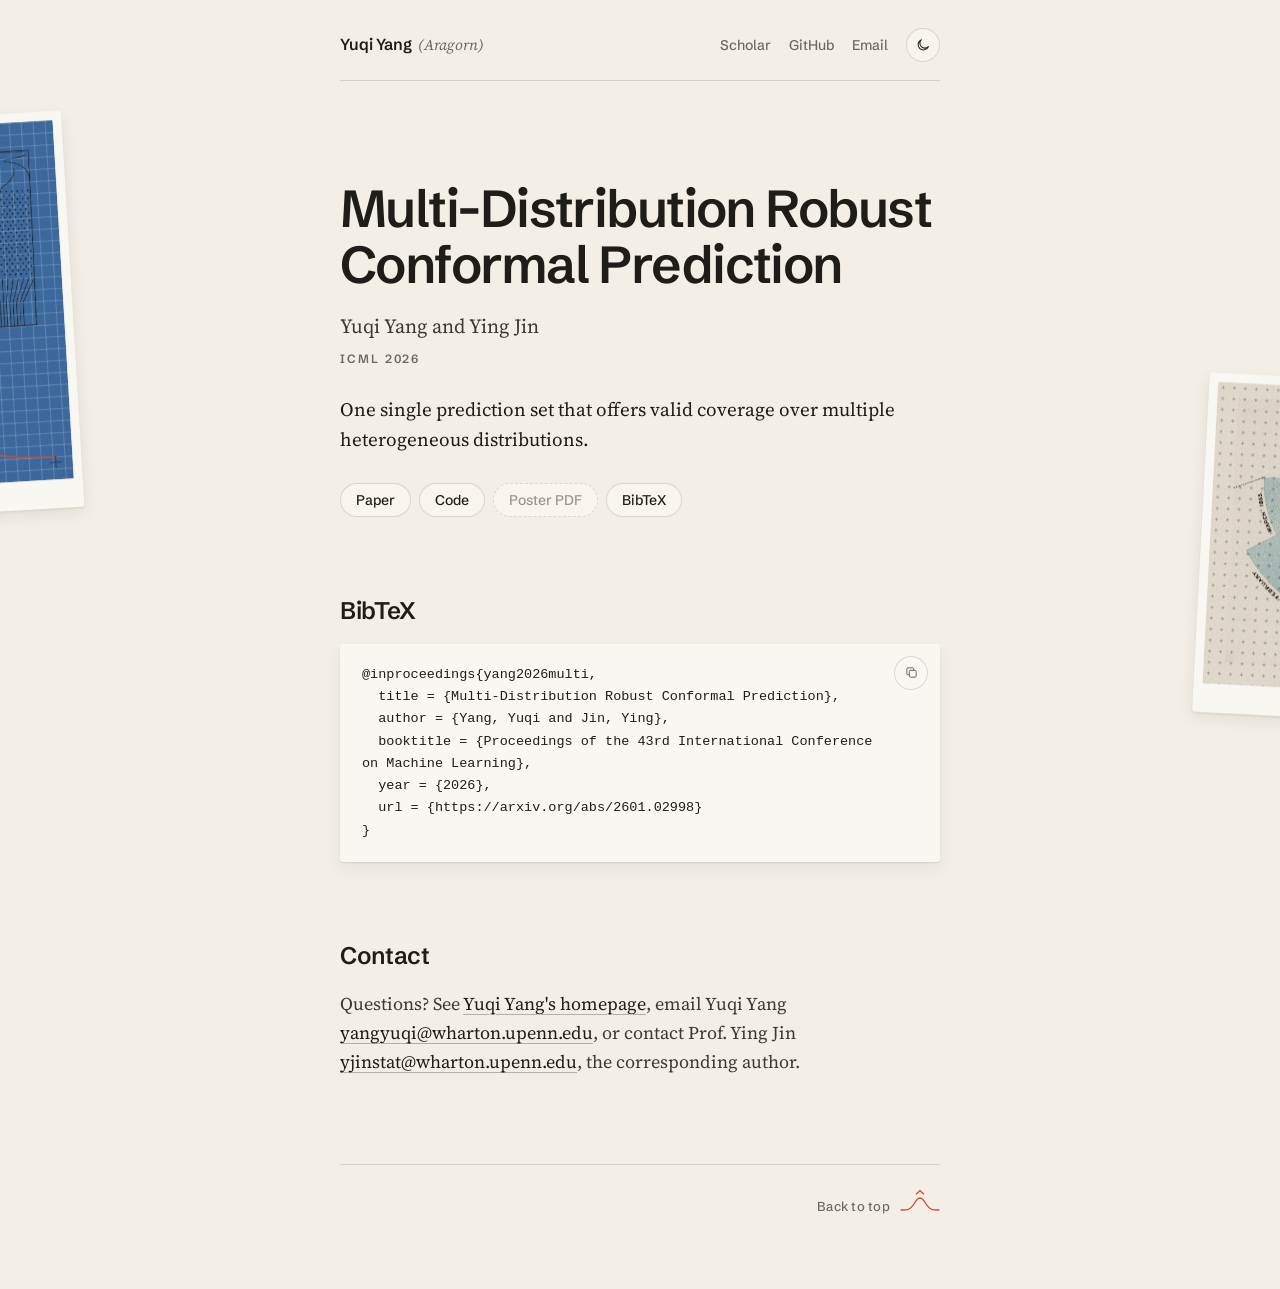
==== icml-2026-paper/index.html @ ed7b8328 "Share the homepage style with the ICML page and add a theme toggle - Move the palette, themes, plate" ====
<!doctype html>
<html lang="en">
<head>
    <meta charset="UTF-8">
    <meta name="viewport" content="width=device-width, initial-scale=1.0">
    <meta name="description" content="Landing page for the ICML 2026 paper: Multi-Distribution Robust Conformal Prediction.">
    <meta property="og:title" content="Multi-Distribution Robust Conformal Prediction">
    <meta property="og:description" content="Landing page for the ICML 2026 paper by Yuqi Yang and Ying Jin.">
    <meta property="og:type" content="website">
    <meta property="og:url" content="https://aragornbfrer.github.io/icml-2026-paper/">
    <title>Multi-Distribution Robust Conformal Prediction | ICML 2026</title>
    <script>
        try {
            const theme = localStorage.getItem("theme");
            if (theme === "light" || theme === "dark") document.documentElement.dataset.theme = theme;
        } catch (err) {}
    </script>
    <link rel="preconnect" href="https://fonts.googleapis.com">
    <link rel="preconnect" href="https://fonts.gstatic.com" crossorigin>
    <link rel="stylesheet" href="https://fonts.googleapis.com/css2?family=Schibsted+Grotesk:wght@400..700&family=Source+Serif+4:ital,opsz,wght@0,8..60,400..600;1,8..60,400&display=swap">
    <link rel="stylesheet" href="../assets/site.css">
    <script src="../assets/site.js" defer></script>
    <style>
        .page {
            margin: 0 auto;
            max-width: calc(var(--column) + 48px);
            padding: 0 24px 72px;
            position: relative;
            z-index: 2;
        }

        /* Top bar */

        .topbar {
            align-items: center;
            border-bottom: 1px solid var(--rule);
            display: flex;
            flex-wrap: wrap;
            gap: 12px 24px;
            justify-content: space-between;
            padding: 28px 0 18px;
        }

        .home {
            color: var(--ink);
            font: 600 16px / 1.2 var(--sans);
            letter-spacing: -0.01em;
            text-decoration: none;
        }

        .home span {
            color: var(--muted);
            font: italic 400 15px / 1 var(--serif);
            letter-spacing: 0;
            margin-left: 0.2em;
        }

        .home:hover span,
        .home:focus-visible span {
            color: var(--ink);
        }

        .topbar-actions {
            align-items: center;
            display: flex;
            gap: 18px;
        }

        .nav {
            display: flex;
            flex-wrap: wrap;
            gap: 4px 18px;
        }

        .nav a {
            color: var(--muted);
            font: 500 14px / 1.6 var(--sans);
            text-decoration: none;
            transition: color 0.2s;
        }

        .nav a:hover,
        .nav a:focus-visible {
            color: var(--ink);
        }

        /* Paper */

        .hero {
            margin-top: clamp(64px, 11vh, 112px);
        }

        h1 {
            color: var(--ink);
            font: 600 clamp(34px, 1.6rem + 2.4vw, 52px) / 1.08 var(--sans);
            letter-spacing: -0.03em;
            text-wrap: balance;
        }

        .authors {
            color: var(--text);
            font-size: 20px;
            margin-top: 18px;
        }

        .venue {
            color: var(--muted);
            font: 600 12px / 1.4 var(--sans);
            letter-spacing: 0.16em;
            margin-top: 8px;
            text-transform: uppercase;
        }

        .abstract {
            color: var(--ink);
            font-size: 19px;
            margin-top: 26px;
        }

        .hero .links {
            margin-top: 28px;
        }

        .links .todo-link {
            border-style: dashed;
            color: var(--faint);
        }

        .links .todo-link:hover,
        .links .todo-link:focus-visible {
            background: var(--pill);
            border-color: var(--muted);
            color: var(--muted);
        }

        section + section {
            margin-top: 80px;
        }

        h2 {
            color: var(--ink);
            font: 600 24px / 1.2 var(--sans);
            letter-spacing: -0.015em;
            margin-bottom: 18px;
        }

        .paper p a {
            color: var(--ink);
            text-decoration: underline;
            text-decoration-color: var(--link-line);
            text-decoration-thickness: 1px;
            text-underline-offset: 0.2em;
            transition: text-decoration-color 0.2s;
        }

        .paper p a:hover {
            text-decoration-color: var(--accent);
        }

        .bibtex {
            background: var(--card);
            border-radius: 3px;
            box-shadow:
                0 1px 1.5px var(--shadow),
                0 6px 18px rgba(31, 29, 26, 0.06);
            position: relative;
        }

        pre {
            color: var(--ink);
            font: 400 13.5px / 1.65 var(--mono);
            margin: 0;
            overflow-wrap: anywhere;
            padding: 20px 60px 20px 22px;
            white-space: pre-wrap;
        }

        .copy {
            align-items: center;
            background: var(--pill);
            border: 1px solid var(--rule);
            border-radius: 50%;
            color: var(--muted);
            cursor: pointer;
            display: flex;
            height: 34px;
            justify-content: center;
            padding: 0;
            position: absolute;
            right: 12px;
            top: 12px;
            transition: background-color 0.2s, border-color 0.2s, color 0.2s;
            width: 34px;
        }

        .copy:hover,
        .copy:focus-visible {
            background: var(--ink);
            border-color: var(--ink);
            color: var(--desk);
        }

        .copy[hidden] {
            display: none;
        }

        .copy svg {
            height: 15px;
            width: 15px;
        }

        .copy .icon-done,
        .copy.is-done .icon-copy {
            display: none;
        }

        .copy.is-done .icon-done {
            display: block;
        }

        .resource-list {
            display: grid;
            gap: 14px;
            list-style: none;
            padding: 0;
        }

        .resource-list strong {
            color: var(--ink);
            display: block;
            font: 600 16px / 1.4 var(--sans);
        }

        .note,
        .todo {
            color: var(--muted);
            font: 400 14px / 1.55 var(--sans);
        }

        .note {
            margin-top: 14px;
        }

        .todo {
            background: var(--highlight);
            border-radius: 3px;
            padding: 1px 5px;
        }

        .page footer {
            justify-content: flex-end;
            margin-top: 88px;
        }

        .visually-hidden {
            clip-path: inset(50%);
            height: 1px;
            overflow: hidden;
            position: absolute;
            white-space: nowrap;
            width: 1px;
        }

        /* Where the tucked prints sit on this page */

        .tuck-galton {
            --size: 0.86;
            --peek: 0.24;
            --open: 0.8;
            --tilt: -3.4deg;
            --top: clamp(84px, 13vh, 150px);
        }

        .tuck-nightingale {
            --size: 0.9;
            --peek: 0.25;
            --open: 0.8;
            --tilt: 3deg;
            --top: calc(38vh + 40px);
            --peek-delay: 1.55s;
        }

        /* Narrow screens: the two prints hang from under the top bar, above the title. */

        @media (max-width: 959px) {
            :root {
                --band: clamp(132px, 12vw + 118px, min(222px, 34vh));
                --bar: 81px;
            }

            .page {
                padding: 0 22px 56px;
            }

            .topbar {
                position: relative;
            }

            .topbar::before {
                background: var(--desk);
                content: "";
                inset: 0 -22px -1px;
                position: absolute;
                z-index: -1;
            }

            .hero {
                margin-top: calc(var(--band) + 16px);
            }

            .tuck-galton {
                --w: calc(var(--band) * 0.92);
                --top: calc(var(--bar) - var(--band) * 0.3);
                --peek: 0.3;
                --tilt: -4deg;
            }

            .tuck-nightingale {
                --w: calc(var(--band) * 0.95);
                --top: calc(var(--bar) - var(--band) * 0.14);
                --peek: 0.27;
                --open: 0.78;
                --tilt: 3deg;
            }
        }

        @media (max-width: 520px) {
            :root {
                --bar: 73px;
            }

            .topbar {
                flex-wrap: nowrap;
                padding: 22px 0 16px;
            }

            .home span {
                display: none;
            }

            .topbar-actions,
            .nav {
                gap: 12px;
            }

            pre {
                overflow-x: auto;
                overflow-wrap: normal;
                white-space: pre;
            }
        }
    </style>
</head>
<body>
    <div class="page">
        <header class="topbar">
            <a class="home" href="/">Yuqi Yang <span>(Aragorn)</span></a>
            <div class="topbar-actions">
                <nav class="nav" aria-label="Primary">
                    <a href="https://scholar.google.com/citations?user=ICgQw6wAAAAJ">Scholar</a>
                    <a href="https://github.com/AragornBFRer">GitHub</a>
                    <a href="mailto:yangyuqi@wharton.upenn.edu">Email</a>
                </nav>
                <button class="theme-toggle" type="button" aria-label="Switch theme" hidden>
                    <svg class="icon-moon" viewBox="0 0 24 24" fill="none" stroke="currentColor" stroke-width="1.6" stroke-linecap="round" stroke-linejoin="round" aria-hidden="true"><path d="M20 14.5A8 8 0 1 1 9.5 4a6.5 6.5 0 0 0 10.5 10.5z"/></svg>
                    <svg class="icon-sun" viewBox="0 0 24 24" fill="none" stroke="currentColor" stroke-width="1.6" stroke-linecap="round" aria-hidden="true"><circle cx="12" cy="12" r="4"/><path d="M12 2.5v2M12 19.5v2M2.5 12h2M19.5 12h2M5.3 5.3l1.4 1.4M17.3 17.3l1.4 1.4M5.3 18.7l1.4-1.4M17.3 6.7l1.4-1.4"/></svg>
                </button>
            </div>
        </header>

        <main class="paper">
            <section class="hero" aria-labelledby="paper-title">
                <h1 id="paper-title">Multi-Distribution Robust Conformal Prediction</h1>
                <p class="authors">Yuqi Yang and Ying Jin</p>
                <p class="venue">ICML 2026</p>
                <p class="abstract">
                    One single prediction set that offers valid coverage over multiple heterogeneous distributions.
                </p>

                <nav class="links" aria-label="Paper resources">
                    <a href="https://arxiv.org/abs/2601.02998">Paper</a>
                    <a href="https://github.com/AragornBFRer/MDCP">Code</a>
                    <a class="todo-link" href="#poster-todo">Poster PDF</a>
                    <a href="#bibtex">BibTeX</a>
                </nav>
            </section>

            <!-- <section aria-labelledby="resources-title">
                <h2 id="resources-title">Resources</h2>
                <ul class="resource-list">
                    <li>
                        <strong>Paper / arXiv</strong>
                        <a href="https://arxiv.org/abs/2601.02998">https://arxiv.org/abs/2601.02998</a>
                    </li>
                    <li>
                        <strong>Code repository</strong>
                        <a href="https://github.com/AragornBFRer/MDCP">https://github.com/AragornBFRer/MDCP</a>
                    </li>
                    <li id="poster-todo">
                        <strong>Poster PDF</strong>
                        <span class="todo">TODO: POSTER PDF</span>
                    </li>
                    <li>
                        <strong>Slides</strong>
                        <span class="todo">TODO: SLIDES URL, if available</span>
                    </li>
                    <li>
                        <strong>Supplementary material / demo</strong>
                        <span class="todo">TODO: SUPPLEMENTARY MATERIAL or DEMO URL, if available</span>
                    </li>
                </ul>
            </section> -->

            <section id="bibtex" aria-labelledby="bibtex-title">
                <h2 id="bibtex-title">BibTeX</h2>
                <div class="bibtex">
                    <pre><code id="bibtex-code">@inproceedings{yang2026multi,
  title = {Multi-Distribution Robust Conformal Prediction},
  author = {Yang, Yuqi and Jin, Ying},
  booktitle = {Proceedings of the 43rd International Conference on Machine Learning},
  year = {2026},
  url = {https://arxiv.org/abs/2601.02998}
}</code></pre>
                    <button class="copy" type="button" aria-label="Copy BibTeX" hidden>
                        <svg class="icon-copy" viewBox="0 0 24 24" fill="none" stroke="currentColor" stroke-width="1.6" stroke-linecap="round" stroke-linejoin="round" aria-hidden="true"><rect x="8.5" y="8.5" width="11" height="11" rx="2"/><path d="M15.5 8.5V6a1.5 1.5 0 0 0-1.5-1.5H6A1.5 1.5 0 0 0 4.5 6v8A1.5 1.5 0 0 0 6 15.5h2.5"/></svg>
                        <svg class="icon-done" viewBox="0 0 24 24" fill="none" stroke="currentColor" stroke-width="1.8" stroke-linecap="round" stroke-linejoin="round" aria-hidden="true"><path d="m5 12.5 4.5 4.5L19 7.5"/></svg>
                    </button>
                    <span class="visually-hidden" role="status"></span>
                </div>
                <!-- <p class="note">
                    Plain text BibTeX is also available at <a href="bibtex.txt">bibtex.txt</a>.
                </p> -->
            </section>

            <section aria-labelledby="contact-title">
                <h2 id="contact-title">Contact</h2>
                <p>
                    Questions? See <a href="https://aragornbfrer.github.io/">Yuqi Yang's homepage</a>,
                    email Yuqi Yang <a href="mailto:yangyuqi@wharton.upenn.edu">yangyuqi@wharton.upenn.edu</a>,
                    or contact Prof. Ying Jin <a href="mailto:yjinstat@wharton.upenn.edu">yjinstat@wharton.upenn.edu</a>, the corresponding author.
                </p>
            </section>
        </main>

        <footer>
            <a class="to-top" href="#top">
                Back to top
                <svg viewBox="0 -10 40 24" fill="none" stroke="currentColor" stroke-width="1.3" stroke-linecap="round" stroke-linejoin="round" aria-hidden="true"><path class="chevron" d="M16.5-3 20-6.5 23.5-3"/><path class="bell" d="M1 13c7 0 9-.4 12-4.6S17 1 20 1s4 3.2 7 7.4S32 13 39 13"/></svg>
            </a>
        </footer>
    </div>

    <div class="tucks">
        <div class="tuck tuck-left tuck-galton peeks">
            <figure class="print" tabindex="0">
                <div class="plate plate-galton" aria-hidden="true">
                    <div class="band grid-white"></div>
                    <div class="graph grid-ink"></div>
                    <img src="../assets/plates/galton.png" alt="" width="1488" height="1106">
                    <svg viewBox="0 0 400 500" preserveAspectRatio="none">
                        <path class="stroke curve" d="M22 468 C 96 468 130 462 158 430 C 178 404 186 372 200 372 C 214 372 222 404 242 430 C 270 462 304 468 378 468"/>
                        <path class="stroke marks" d="M16 24h16M24 16v16M368 476h16M376 468v16"/>
                    </svg>
                </div>
                <figcaption>F. Galton, 1889</figcaption>
            </figure>
        </div>

        <div class="tuck tuck-right tuck-nightingale peeks">
            <figure class="print" tabindex="0">
                <div class="plate plate-nightingale" aria-hidden="true">
                    <div class="band"></div>
                    <div class="dots"></div>
                    <img class="scan" src="../assets/plates/nightingale.jpg" alt="" width="870" height="890">
                </div>
                <figcaption>F. Nightingale, 1858</figcaption>
            </figure>
        </div>
    </div>

    <script>
        (() => {
            const button = document.querySelector(".copy");
            const status = button.parentElement.querySelector("[role=status]");
            if (!navigator.clipboard) return;
            button.hidden = false;
            button.addEventListener("click", async () => {
                try {
                    await navigator.clipboard.writeText(document.getElementById("bibtex-code").textContent);
                } catch (err) {
                    return;
                }
                button.classList.add("is-done");
                status.textContent = "BibTeX copied";
                setTimeout(() => {
                    button.classList.remove("is-done");
                    status.textContent = "";
                }, 1800);
            });
        })();
    </script>
</body>
</html>
---- assets/site.css ----
/* Shared by every page: palette and themes, type, links, plates and the tucked prints. Page layouts stay in each page. */

:root {
    --desk: #f3efe6;
    --card: #f9f7f1;
    --print: #f9f7f1;
    --pill: rgba(249, 247, 241, 0.7);
    --text: #3d3a35;
    --muted: #6e6960;
    --faint: #9a948a;
    --ink: #1f1d1a;
    --rule: rgba(31, 29, 26, 0.14);
    --link-line: rgba(31, 29, 26, 0.3);
    --highlight: rgba(230, 193, 90, 0.6);
    --accent: #cf5137;
    --shadow: rgba(31, 29, 26, 0.12);
    --plate: #ebe4d6;
    --cyan: #3f6ea6;
    --ochre: #e6c15a;
    --sage: #9fb59c;
    --sky: #c3d5d4;
    --vermilion: #cf5137;
    --sans: "Schibsted Grotesk", -apple-system, BlinkMacSystemFont, "Segoe UI", Helvetica, Arial, sans-serif;
    --serif: "Source Serif 4", Georgia, "Times New Roman", serif;
    --mono: ui-monospace, "SF Mono", SFMono-Regular, Menlo, Consolas, monospace;
    --column: min(600px, calc(100vw - 480px));
    --grain: url("data:image/svg+xml,%3Csvg xmlns='http://www.w3.org/2000/svg' width='180' height='180'%3E%3Cfilter id='n'%3E%3CfeTurbulence type='fractalNoise' baseFrequency='0.85' numOctaves='2' stitchTiles='stitch'/%3E%3CfeColorMatrix values='0 0 0 0 0.12 0 0 0 0 0.11 0 0 0 0 0.1 0 0 0 0.55 0'/%3E%3C/filter%3E%3Crect width='100%25' height='100%25' filter='url(%23n)'/%3E%3C/svg%3E");
    color-scheme: light;
}

/* Dark: the desk turns dark while the prints keep their paper. The plate colours never change. */

@media (prefers-color-scheme: dark) {
    :root:not([data-theme="light"]) {
        --desk: #171614;
        --card: #211f1b;
        --print: #ebe5d8;
        --pill: rgba(33, 31, 27, 0.72);
        --text: #cfc8bb;
        --muted: #a0998d;
        --faint: #78726a;
        --ink: #f1ebe0;
        --rule: rgba(241, 235, 224, 0.15);
        --link-line: rgba(241, 235, 224, 0.32);
        --highlight: rgba(230, 193, 90, 0.3);
        --accent: #e5704f;
        --shadow: rgba(0, 0, 0, 0.45);
        color-scheme: dark;
    }
}

:root[data-theme="dark"] {
    --desk: #171614;
    --card: #211f1b;
    --print: #ebe5d8;
    --pill: rgba(33, 31, 27, 0.72);
    --text: #cfc8bb;
    --muted: #a0998d;
    --faint: #78726a;
    --ink: #f1ebe0;
    --rule: rgba(241, 235, 224, 0.15);
    --link-line: rgba(241, 235, 224, 0.32);
    --highlight: rgba(230, 193, 90, 0.3);
    --accent: #e5704f;
    --shadow: rgba(0, 0, 0, 0.45);
    color-scheme: dark;
}

* {
    box-sizing: border-box;
}

html {
    -webkit-font-smoothing: antialiased;
    background: var(--desk);
    color: var(--text);
    font: 400 18px/1.62 var(--serif);
    scroll-behavior: smooth;
}

body {
    margin: 0;
    position: relative;
}

h1,
h2,
h3,
p,
ul,
figure {
    margin: 0;
}

a {
    color: inherit;
}

/* Pill links and the theme toggle beside them */

.links {
    display: flex;
    flex-wrap: wrap;
    gap: 8px;
    margin-top: 24px;
}

.links a {
    background: var(--pill);
    border: 1px solid var(--rule);
    border-radius: 999px;
    color: var(--ink);
    font: 500 14px / 1 var(--sans);
    padding: 9px 15px;
    text-decoration: none;
    transition: background-color 0.2s, border-color 0.2s, color 0.2s;
}

.links a:hover,
.links a:focus-visible,
.theme-toggle:hover,
.theme-toggle:focus-visible {
    background: var(--ink);
    border-color: var(--ink);
    color: var(--desk);
}

.theme-toggle {
    align-items: center;
    background: var(--pill);
    border: 1px solid var(--rule);
    border-radius: 50%;
    color: var(--ink);
    cursor: pointer;
    display: inline-flex;
    flex: none;
    height: 34px;
    justify-content: center;
    padding: 0;
    transition: background-color 0.2s, border-color 0.2s, color 0.2s;
    width: 34px;
}

.theme-toggle[hidden] {
    display: none;
}

.theme-toggle svg {
    height: 16px;
    width: 16px;
}

.theme-toggle[data-next="dark"] .icon-sun,
.theme-toggle[data-next="light"] .icon-moon {
    display: none;
}

/* Footer, with the bell curve as the way back to the top */

footer {
    align-items: baseline;
    border-top: 1px solid var(--rule);
    color: var(--muted);
    display: flex;
    font: 400 14px / 1.5 var(--sans);
    gap: 16px;
    justify-content: space-between;
    margin-top: 96px;
    padding-top: 18px;
}

footer a {
    color: inherit;
    text-decoration: none;
}

footer a:hover {
    color: var(--ink);
    text-decoration: underline;
}

.to-top {
    align-items: baseline;
    display: inline-flex;
    flex: none;
    font: 500 13px / 1 var(--sans);
    gap: 10px;
    letter-spacing: 0.02em;
    padding: 4px 0;
}

footer .to-top:hover,
footer .to-top:focus-visible {
    color: var(--ink);
    text-decoration: none;
}

.to-top svg {
    color: var(--accent);
    height: 24px;
    overflow: visible;
    width: 40px;
}

.to-top .bell,
.to-top .chevron {
    transform-box: fill-box;
    transition: transform 0.45s cubic-bezier(0.22, 0.8, 0.24, 1);
}

.to-top .bell {
    transform-origin: 50% 100%;
}

.to-top:hover .bell,
.to-top:focus-visible .bell {
    transform: scaleY(1.35);
}

.to-top:hover .chevron,
.to-top:focus-visible .chevron {
    transform: translateY(-4px);
}

/* Plates: an archival image over a colour block and grid. More compositions live in the private plates library. */

.plate {
    background: var(--plate);
    border-radius: 1px;
    isolation: isolate;
    overflow: hidden;
    position: relative;
}

.plate::after {
    background: var(--grain);
    content: "";
    inset: 0;
    mix-blend-mode: multiply;
    opacity: 0.3;
    pointer-events: none;
    position: absolute;
}

.plate > * {
    position: absolute;
}

.plate img {
    display: block;
    height: auto;
}

.plate .scan {
    mix-blend-mode: multiply;
}

.plate svg {
    height: 100%;
    inset: 0;
    overflow: visible;
    width: 100%;
}

.plate > .band,
.plate > .graph,
.plate > .dots,
.plate > .ruled {
    height: 100%;
    top: 0;
}

.grid-white {
    background-image:
        linear-gradient(rgba(255, 255, 255, 0.2) 1px, transparent 1px),
        linear-gradient(90deg, rgba(255, 255, 255, 0.2) 1px, transparent 1px);
    background-size: 12px 12px;
}

.grid-ink {
    background-image:
        linear-gradient(rgba(31, 29, 26, 0.1) 1px, transparent 1px),
        linear-gradient(90deg, rgba(31, 29, 26, 0.1) 1px, transparent 1px);
    background-size: 12px 12px;
}

.dots {
    background-image: radial-gradient(rgba(31, 29, 26, 0.3) 1px, transparent 1.4px);
    background-size: 11px 11px;
}

.ruled {
    background-image: linear-gradient(transparent 15px, rgba(63, 110, 166, 0.22) 15px 16px, transparent 16px);
    background-size: 100% 16px;
}

.stroke {
    fill: none;
    stroke-linecap: round;
    stroke-linejoin: round;
    vector-effect: non-scaling-stroke;
}

.curve {
    stroke: var(--vermilion);
    stroke-width: 1.6;
}

.marks {
    stroke: rgba(31, 29, 26, 0.5);
    stroke-width: 1;
}

/* Galton, quincunx, 1889 */

.plate-galton {
    aspect-ratio: 4 / 5;
}

.plate-galton .band {
    background-color: var(--cyan);
    left: 68%;
    width: 32%;
}

.plate-galton .graph {
    height: 34%;
    left: 0;
    top: 66%;
    width: 68%;
}

.plate-galton img {
    left: 7%;
    top: 7%;
    width: 86%;
}

/* Nightingale, polar-area diagram, 1858 */

.plate-nightingale {
    aspect-ratio: 1;
}

.plate-nightingale .band {
    background: var(--sky);
    left: 52%;
    width: 48%;
}

.plate-nightingale .dots {
    left: 0;
    width: 52%;
}

.plate-nightingale img {
    left: 7%;
    top: 5%;
    width: 86%;
}

/* Playfair, trade with Denmark and Norway, 1786 */

.plate-playfair {
    aspect-ratio: 16 / 11;
}

.plate-playfair .band {
    background: var(--sage);
    left: 0;
    width: 24%;
}

.plate-playfair img {
    left: 9%;
    top: 3%;
    width: 94%;
}

/* Darwin, "I think", 1837 */

.plate-darwin {
    aspect-ratio: 4 / 5;
}

.plate-darwin .band {
    background: var(--ochre);
    left: 60%;
    width: 40%;
}

.plate-darwin .ruled {
    left: 0;
    width: 60%;
}

.plate-darwin img {
    left: 6%;
    top: 4%;
    width: 78%;
}

/* Lovelace, Note G, 1843 */

.plate-lovelace {
    aspect-ratio: 16 / 11;
}

.plate-lovelace .band {
    background-color: var(--cyan);
    height: 20%;
    left: 0;
    top: 0;
    width: 100%;
}

.plate-lovelace img {
    left: 5%;
    top: 5%;
    width: 90%;
}

/* Tucked prints: each page places its .tuck elements with --top, --size, --peek, --open and --tilt. */

.tucks {
    inset: 0;
    overflow: clip;
    pointer-events: none;
    position: absolute;
    z-index: 1;
}

/* Drawn out, a print shows --open of its width, which must still end short of the reading column. */
.tuck {
    --margin: calc((100vw - var(--column)) / 2);
    --max-w: clamp(300px, 28vw, 540px);
    --w: calc(var(--size) * min(var(--max-w), (var(--margin) - 56px) / var(--open)));
    position: absolute;
    top: var(--top);
    width: var(--w);
    will-change: transform;
}

.tuck-left {
    --side: -1;
    left: 0;
}

.tuck-right {
    --side: 1;
    right: 0;
}

/* A single nudge on arrival, so visitors see the slivers can be drawn out. */
@media (prefers-reduced-motion: no-preference) {
    .tuck.peeks {
        animation: peek 1.5s cubic-bezier(0.3, 0.7, 0.3, 1) var(--peek-delay, 1.2s);
    }
}

@keyframes peek {
    40% {
        translate: calc(var(--side) * -26px) 0;
    }
}

.print {
    --drawn: 0;
    --shown: calc(var(--peek) + (var(--open) - var(--peek)) * var(--drawn));
    -webkit-tap-highlight-color: transparent;
    background: var(--print);
    border-radius: 3px;
    box-shadow:
        0 1px 1.5px var(--shadow),
        0 5px 16px rgba(31, 29, 26, 0.08);
    outline-offset: 5px;
    padding: 9px;
    pointer-events: auto;
    position: relative;
    transform:
        translateX(calc(var(--side) * (1 - var(--shown)) * 100%))
        rotate(calc(var(--tilt) * (1 - 0.65 * var(--drawn))));
    transition: transform 0.7s cubic-bezier(0.22, 0.8, 0.24, 1) 0.12s;
}

.print::before {
    border-radius: inherit;
    box-shadow:
        0 2px 5px rgba(31, 29, 26, 0.06),
        0 28px 52px -14px rgba(31, 29, 26, 0.34);
    content: "";
    inset: 0;
    opacity: var(--drawn);
    pointer-events: none;
    position: absolute;
    transition: opacity 0.7s ease 0.12s;
}

.print figcaption {
    color: #6e6960;
    font: 500 11px / 1 var(--sans);
    letter-spacing: 0.02em;
    margin-top: 9px;
    opacity: var(--drawn);
    transition: opacity 0.3s ease;
}

.tuck-left figcaption {
    text-align: right;
}

.print.is-open,
.print:focus-visible {
    --drawn: 1;
    transition-delay: 0s;
}

.print:focus-visible {
    outline: 1.5px solid var(--muted);
}

@media (hover: hover) and (pointer: fine) {
    .print:hover {
        --drawn: 1;
        transition-delay: 0.04s;
    }
}

.print.is-open::before,
.print:focus-visible::before,
.print:hover::before {
    transition-delay: 0s;
}

.print.is-open figcaption,
.print:focus-visible figcaption,
.print:hover figcaption {
    transition: opacity 0.5s ease 0.25s;
}

@media (max-width: 959px) {
    :root {
        --column: 600px;
    }
}

@media (prefers-reduced-motion: reduce) {
    html {
        scroll-behavior: auto;
    }

    .print,
    .print::before,
    .print figcaption,
    .to-top .bell,
    .to-top .chevron {
        transition: none !important;
    }
}
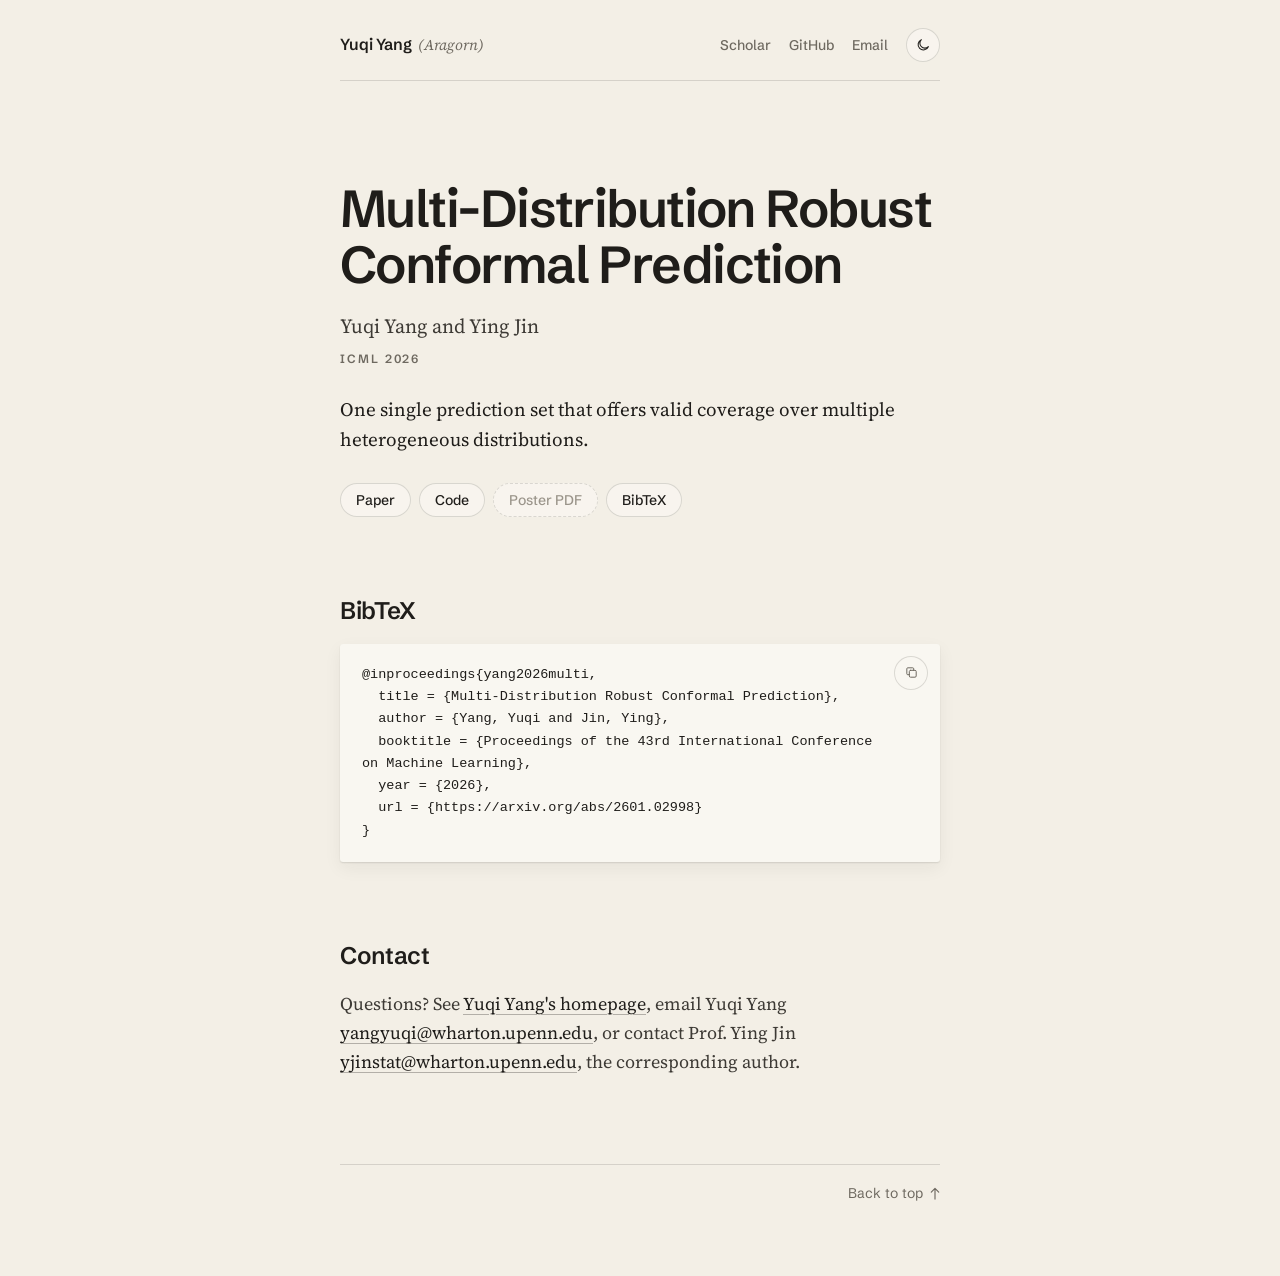
==== commit e99f7585: "Remove the prints and simplify the scroll cue and back-to-top link - Drop the tucked prints from bot" ====
--- a/icml-2026-paper/index.html
+++ b/icml-2026-paper/index.html
@@ -18,15 +18,13 @@
     <link rel="preconnect" href="https://fonts.googleapis.com">
     <link rel="preconnect" href="https://fonts.gstatic.com" crossorigin>
     <link rel="stylesheet" href="https://fonts.googleapis.com/css2?family=Schibsted+Grotesk:wght@400..700&family=Source+Serif+4:ital,opsz,wght@0,8..60,400..600;1,8..60,400&display=swap">
-    <link rel="stylesheet" href="../assets/site.css">
-    <script src="../assets/site.js" defer></script>
+    <link rel="stylesheet" href="../assets/site.css?v=2">
+    <script src="../assets/site.js?v=2" defer></script>
     <style>
         .page {
             margin: 0 auto;
             max-width: calc(var(--column) + 48px);
             padding: 0 24px 72px;
-            position: relative;
-            z-index: 2;
         }
 
         /* Top bar */
@@ -261,74 +259,13 @@
             width: 1px;
         }
 
-        /* Where the tucked prints sit on this page */
-
-        .tuck-galton {
-            --size: 0.86;
-            --peek: 0.24;
-            --open: 0.8;
-            --tilt: -3.4deg;
-            --top: clamp(84px, 13vh, 150px);
-        }
-
-        .tuck-nightingale {
-            --size: 0.9;
-            --peek: 0.25;
-            --open: 0.8;
-            --tilt: 3deg;
-            --top: calc(38vh + 40px);
-            --peek-delay: 1.55s;
-        }
-
-        /* Narrow screens: the two prints hang from under the top bar, above the title. */
-
         @media (max-width: 959px) {
-            :root {
-                --band: clamp(132px, 12vw + 118px, min(222px, 34vh));
-                --bar: 81px;
-            }
-
             .page {
                 padding: 0 22px 56px;
             }
-
-            .topbar {
-                position: relative;
-            }
-
-            .topbar::before {
-                background: var(--desk);
-                content: "";
-                inset: 0 -22px -1px;
-                position: absolute;
-                z-index: -1;
-            }
-
-            .hero {
-                margin-top: calc(var(--band) + 16px);
-            }
-
-            .tuck-galton {
-                --w: calc(var(--band) * 0.92);
-                --top: calc(var(--bar) - var(--band) * 0.3);
-                --peek: 0.3;
-                --tilt: -4deg;
-            }
-
-            .tuck-nightingale {
-                --w: calc(var(--band) * 0.95);
-                --top: calc(var(--bar) - var(--band) * 0.14);
-                --peek: 0.27;
-                --open: 0.78;
-                --tilt: 3deg;
-            }
         }
 
         @media (max-width: 520px) {
-            :root {
-                --bar: 73px;
-            }
-
             .topbar {
                 flex-wrap: nowrap;
                 padding: 22px 0 16px;
@@ -445,37 +382,9 @@
         <footer>
             <a class="to-top" href="#top">
                 Back to top
-                <svg viewBox="0 -10 40 24" fill="none" stroke="currentColor" stroke-width="1.3" stroke-linecap="round" stroke-linejoin="round" aria-hidden="true"><path class="chevron" d="M16.5-3 20-6.5 23.5-3"/><path class="bell" d="M1 13c7 0 9-.4 12-4.6S17 1 20 1s4 3.2 7 7.4S32 13 39 13"/></svg>
+                <svg viewBox="0 0 10 14" fill="none" stroke="currentColor" stroke-width="1.25" stroke-linecap="round" stroke-linejoin="round" aria-hidden="true"><path d="M5 13V1.5M1 5.5l4-4 4 4"/></svg>
             </a>
         </footer>
-    </div>
-
-    <div class="tucks">
-        <div class="tuck tuck-left tuck-galton peeks">
-            <figure class="print" tabindex="0">
-                <div class="plate plate-galton" aria-hidden="true">
-                    <div class="band grid-white"></div>
-                    <div class="graph grid-ink"></div>
-                    <img src="../assets/plates/galton.png" alt="" width="1488" height="1106">
-                    <svg viewBox="0 0 400 500" preserveAspectRatio="none">
-                        <path class="stroke curve" d="M22 468 C 96 468 130 462 158 430 C 178 404 186 372 200 372 C 214 372 222 404 242 430 C 270 462 304 468 378 468"/>
-                        <path class="stroke marks" d="M16 24h16M24 16v16M368 476h16M376 468v16"/>
-                    </svg>
-                </div>
-                <figcaption>F. Galton, 1889</figcaption>
-            </figure>
-        </div>
-
-        <div class="tuck tuck-right tuck-nightingale peeks">
-            <figure class="print" tabindex="0">
-                <div class="plate plate-nightingale" aria-hidden="true">
-                    <div class="band"></div>
-                    <div class="dots"></div>
-                    <img class="scan" src="../assets/plates/nightingale.jpg" alt="" width="870" height="890">
-                </div>
-                <figcaption>F. Nightingale, 1858</figcaption>
-            </figure>
-        </div>
     </div>
 
     <script>
--- a/assets/site.css
+++ b/assets/site.css
@@ -1,9 +1,8 @@
-/* Shared by every page: palette and themes, type, links, plates and the tucked prints. Page layouts stay in each page. */
+/* Shared by every page: palette and themes, type, links, the theme toggle and the footer. Page layouts stay in each page. */
 
 :root {
     --desk: #f3efe6;
     --card: #f9f7f1;
-    --print: #f9f7f1;
     --pill: rgba(249, 247, 241, 0.7);
     --text: #3d3a35;
     --muted: #6e6960;
@@ -14,33 +13,25 @@
     --highlight: rgba(230, 193, 90, 0.6);
     --accent: #cf5137;
     --shadow: rgba(31, 29, 26, 0.12);
-    --plate: #ebe4d6;
-    --cyan: #3f6ea6;
-    --ochre: #e6c15a;
-    --sage: #9fb59c;
-    --sky: #c3d5d4;
-    --vermilion: #cf5137;
     --sans: "Schibsted Grotesk", -apple-system, BlinkMacSystemFont, "Segoe UI", Helvetica, Arial, sans-serif;
     --serif: "Source Serif 4", Georgia, "Times New Roman", serif;
     --mono: ui-monospace, "SF Mono", SFMono-Regular, Menlo, Consolas, monospace;
-    --column: min(600px, calc(100vw - 480px));
-    --grain: url("data:image/svg+xml,%3Csvg xmlns='http://www.w3.org/2000/svg' width='180' height='180'%3E%3Cfilter id='n'%3E%3CfeTurbulence type='fractalNoise' baseFrequency='0.85' numOctaves='2' stitchTiles='stitch'/%3E%3CfeColorMatrix values='0 0 0 0 0.12 0 0 0 0 0.11 0 0 0 0 0.1 0 0 0 0.55 0'/%3E%3C/filter%3E%3Crect width='100%25' height='100%25' filter='url(%23n)'/%3E%3C/svg%3E");
+    --column: 600px;
     color-scheme: light;
 }
 
-/* Dark: the desk turns dark while the prints keep their paper. The plate colours never change. */
+/* Dark comes from the system unless the visitor chose light, or from the visitor's choice. Keep both blocks the same. */
 
 @media (prefers-color-scheme: dark) {
     :root:not([data-theme="light"]) {
         --desk: #171614;
         --card: #211f1b;
-        --print: #ebe5d8;
         --pill: rgba(33, 31, 27, 0.72);
         --text: #cfc8bb;
         --muted: #a0998d;
         --faint: #78726a;
         --ink: #f1ebe0;
-        --rule: rgba(241, 235, 224, 0.15);
+            --rule: rgba(241, 235, 224, 0.15);
         --link-line: rgba(241, 235, 224, 0.32);
         --highlight: rgba(230, 193, 90, 0.3);
         --accent: #e5704f;
@@ -52,7 +43,6 @@
 :root[data-theme="dark"] {
     --desk: #171614;
     --card: #211f1b;
-    --print: #ebe5d8;
     --pill: rgba(33, 31, 27, 0.72);
     --text: #cfc8bb;
     --muted: #a0998d;
@@ -80,15 +70,13 @@
 
 body {
     margin: 0;
-    position: relative;
 }
 
 h1,
 h2,
 h3,
 p,
-ul,
-figure {
+ul {
     margin: 0;
 }
 
@@ -155,7 +143,7 @@
     display: none;
 }
 
-/* Footer, with the bell curve as the way back to the top */
+/* Footer */
 
 footer {
     align-items: baseline;
@@ -180,13 +168,10 @@
 }
 
 .to-top {
-    align-items: baseline;
+    align-items: center;
     display: inline-flex;
     flex: none;
-    font: 500 13px / 1 var(--sans);
-    gap: 10px;
-    letter-spacing: 0.02em;
-    padding: 4px 0;
+    gap: 7px;
 }
 
 footer .to-top:hover,
@@ -196,352 +181,14 @@
 }
 
 .to-top svg {
-    color: var(--accent);
-    height: 24px;
-    overflow: visible;
-    width: 40px;
-}
-
-.to-top .bell,
-.to-top .chevron {
-    transform-box: fill-box;
-    transition: transform 0.45s cubic-bezier(0.22, 0.8, 0.24, 1);
-}
-
-.to-top .bell {
-    transform-origin: 50% 100%;
-}
-
-.to-top:hover .bell,
-.to-top:focus-visible .bell {
-    transform: scaleY(1.35);
-}
-
-.to-top:hover .chevron,
-.to-top:focus-visible .chevron {
-    transform: translateY(-4px);
-}
-
-/* Plates: an archival image over a colour block and grid. More compositions live in the private plates library. */
-
-.plate {
-    background: var(--plate);
-    border-radius: 1px;
-    isolation: isolate;
-    overflow: hidden;
-    position: relative;
-}
-
-.plate::after {
-    background: var(--grain);
-    content: "";
-    inset: 0;
-    mix-blend-mode: multiply;
-    opacity: 0.3;
-    pointer-events: none;
-    position: absolute;
-}
-
-.plate > * {
-    position: absolute;
-}
-
-.plate img {
-    display: block;
-    height: auto;
-}
-
-.plate .scan {
-    mix-blend-mode: multiply;
-}
-
-.plate svg {
-    height: 100%;
-    inset: 0;
-    overflow: visible;
-    width: 100%;
-}
-
-.plate > .band,
-.plate > .graph,
-.plate > .dots,
-.plate > .ruled {
-    height: 100%;
-    top: 0;
-}
-
-.grid-white {
-    background-image:
-        linear-gradient(rgba(255, 255, 255, 0.2) 1px, transparent 1px),
-        linear-gradient(90deg, rgba(255, 255, 255, 0.2) 1px, transparent 1px);
-    background-size: 12px 12px;
-}
-
-.grid-ink {
-    background-image:
-        linear-gradient(rgba(31, 29, 26, 0.1) 1px, transparent 1px),
-        linear-gradient(90deg, rgba(31, 29, 26, 0.1) 1px, transparent 1px);
-    background-size: 12px 12px;
-}
-
-.dots {
-    background-image: radial-gradient(rgba(31, 29, 26, 0.3) 1px, transparent 1.4px);
-    background-size: 11px 11px;
-}
-
-.ruled {
-    background-image: linear-gradient(transparent 15px, rgba(63, 110, 166, 0.22) 15px 16px, transparent 16px);
-    background-size: 100% 16px;
-}
-
-.stroke {
-    fill: none;
-    stroke-linecap: round;
-    stroke-linejoin: round;
-    vector-effect: non-scaling-stroke;
-}
-
-.curve {
-    stroke: var(--vermilion);
-    stroke-width: 1.6;
-}
-
-.marks {
-    stroke: rgba(31, 29, 26, 0.5);
-    stroke-width: 1;
-}
-
-/* Galton, quincunx, 1889 */
-
-.plate-galton {
-    aspect-ratio: 4 / 5;
-}
-
-.plate-galton .band {
-    background-color: var(--cyan);
-    left: 68%;
-    width: 32%;
-}
-
-.plate-galton .graph {
-    height: 34%;
-    left: 0;
-    top: 66%;
-    width: 68%;
-}
-
-.plate-galton img {
-    left: 7%;
-    top: 7%;
-    width: 86%;
-}
-
-/* Nightingale, polar-area diagram, 1858 */
-
-.plate-nightingale {
-    aspect-ratio: 1;
-}
-
-.plate-nightingale .band {
-    background: var(--sky);
-    left: 52%;
-    width: 48%;
-}
-
-.plate-nightingale .dots {
-    left: 0;
-    width: 52%;
-}
-
-.plate-nightingale img {
-    left: 7%;
-    top: 5%;
-    width: 86%;
-}
-
-/* Playfair, trade with Denmark and Norway, 1786 */
-
-.plate-playfair {
-    aspect-ratio: 16 / 11;
-}
-
-.plate-playfair .band {
-    background: var(--sage);
-    left: 0;
-    width: 24%;
-}
-
-.plate-playfair img {
-    left: 9%;
-    top: 3%;
-    width: 94%;
-}
-
-/* Darwin, "I think", 1837 */
-
-.plate-darwin {
-    aspect-ratio: 4 / 5;
-}
-
-.plate-darwin .band {
-    background: var(--ochre);
-    left: 60%;
-    width: 40%;
-}
-
-.plate-darwin .ruled {
-    left: 0;
-    width: 60%;
-}
-
-.plate-darwin img {
-    left: 6%;
-    top: 4%;
-    width: 78%;
-}
-
-/* Lovelace, Note G, 1843 */
-
-.plate-lovelace {
-    aspect-ratio: 16 / 11;
-}
-
-.plate-lovelace .band {
-    background-color: var(--cyan);
-    height: 20%;
-    left: 0;
-    top: 0;
-    width: 100%;
-}
-
-.plate-lovelace img {
-    left: 5%;
-    top: 5%;
-    width: 90%;
-}
-
-/* Tucked prints: each page places its .tuck elements with --top, --size, --peek, --open and --tilt. */
-
-.tucks {
-    inset: 0;
-    overflow: clip;
-    pointer-events: none;
-    position: absolute;
-    z-index: 1;
-}
-
-/* Drawn out, a print shows --open of its width, which must still end short of the reading column. */
-.tuck {
-    --margin: calc((100vw - var(--column)) / 2);
-    --max-w: clamp(300px, 28vw, 540px);
-    --w: calc(var(--size) * min(var(--max-w), (var(--margin) - 56px) / var(--open)));
-    position: absolute;
-    top: var(--top);
-    width: var(--w);
-    will-change: transform;
-}
-
-.tuck-left {
-    --side: -1;
-    left: 0;
-}
-
-.tuck-right {
-    --side: 1;
-    right: 0;
-}
-
-/* A single nudge on arrival, so visitors see the slivers can be drawn out. */
-@media (prefers-reduced-motion: no-preference) {
-    .tuck.peeks {
-        animation: peek 1.5s cubic-bezier(0.3, 0.7, 0.3, 1) var(--peek-delay, 1.2s);
-    }
-}
-
-@keyframes peek {
-    40% {
-        translate: calc(var(--side) * -26px) 0;
-    }
-}
-
-.print {
-    --drawn: 0;
-    --shown: calc(var(--peek) + (var(--open) - var(--peek)) * var(--drawn));
-    -webkit-tap-highlight-color: transparent;
-    background: var(--print);
-    border-radius: 3px;
-    box-shadow:
-        0 1px 1.5px var(--shadow),
-        0 5px 16px rgba(31, 29, 26, 0.08);
-    outline-offset: 5px;
-    padding: 9px;
-    pointer-events: auto;
-    position: relative;
-    transform:
-        translateX(calc(var(--side) * (1 - var(--shown)) * 100%))
-        rotate(calc(var(--tilt) * (1 - 0.65 * var(--drawn))));
-    transition: transform 0.7s cubic-bezier(0.22, 0.8, 0.24, 1) 0.12s;
-}
-
-.print::before {
-    border-radius: inherit;
-    box-shadow:
-        0 2px 5px rgba(31, 29, 26, 0.06),
-        0 28px 52px -14px rgba(31, 29, 26, 0.34);
-    content: "";
-    inset: 0;
-    opacity: var(--drawn);
-    pointer-events: none;
-    position: absolute;
-    transition: opacity 0.7s ease 0.12s;
-}
-
-.print figcaption {
-    color: #6e6960;
-    font: 500 11px / 1 var(--sans);
-    letter-spacing: 0.02em;
-    margin-top: 9px;
-    opacity: var(--drawn);
-    transition: opacity 0.3s ease;
-}
-
-.tuck-left figcaption {
-    text-align: right;
-}
-
-.print.is-open,
-.print:focus-visible {
-    --drawn: 1;
-    transition-delay: 0s;
-}
-
-.print:focus-visible {
-    outline: 1.5px solid var(--muted);
-}
-
-@media (hover: hover) and (pointer: fine) {
-    .print:hover {
-        --drawn: 1;
-        transition-delay: 0.04s;
-    }
-}
-
-.print.is-open::before,
-.print:focus-visible::before,
-.print:hover::before {
-    transition-delay: 0s;
-}
-
-.print.is-open figcaption,
-.print:focus-visible figcaption,
-.print:hover figcaption {
-    transition: opacity 0.5s ease 0.25s;
-}
-
-@media (max-width: 959px) {
-    :root {
-        --column: 600px;
-    }
+    height: 13px;
+    transition: transform 0.3s cubic-bezier(0.22, 0.8, 0.24, 1);
+    width: 10px;
+}
+
+.to-top:hover svg,
+.to-top:focus-visible svg {
+    transform: translateY(-2px);
 }
 
 @media (prefers-reduced-motion: reduce) {
@@ -549,11 +196,7 @@
         scroll-behavior: auto;
     }
 
-    .print,
-    .print::before,
-    .print figcaption,
-    .to-top .bell,
-    .to-top .chevron {
-        transition: none !important;
+    .to-top svg {
+        transition: none;
     }
 }
